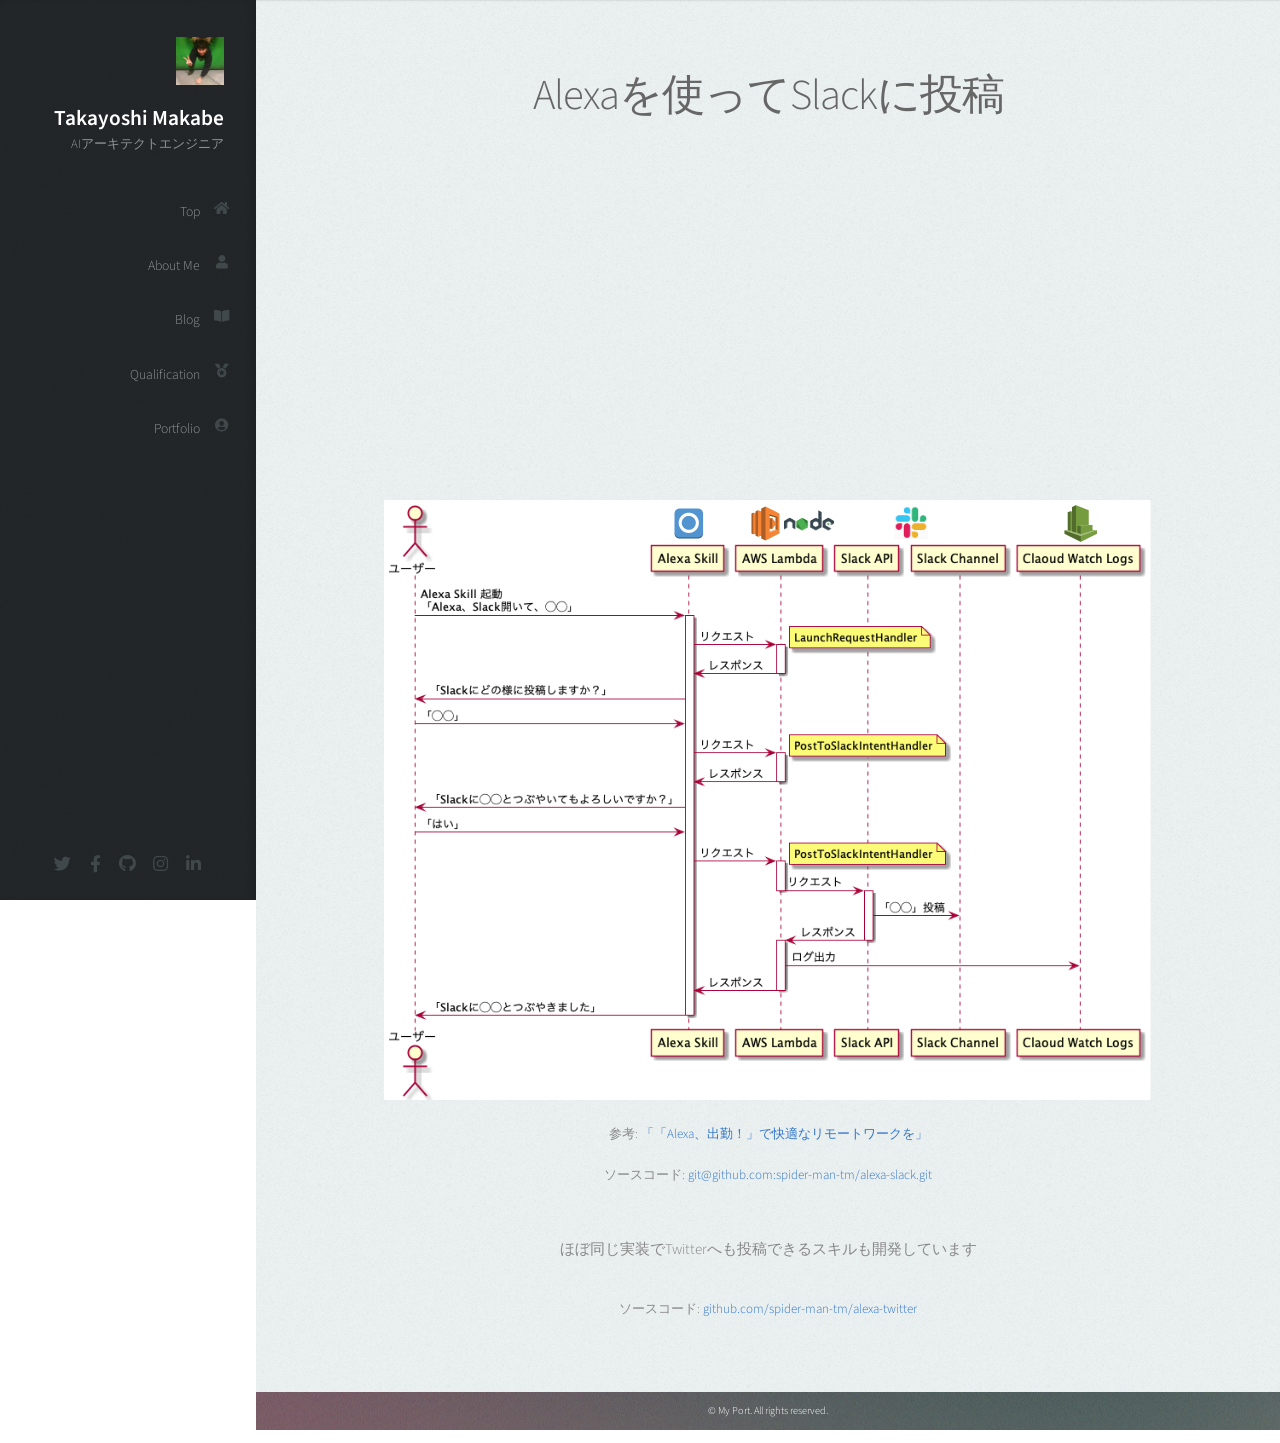
==== alexa-slack.html @ f7609f2a "[Add] ポートフォリオにAlexa-slackを追加" ====
<!DOCTYPE HTML>
<html>

<head>
  <title>My Port</title>
  <meta charset="utf-8" />
  <meta name="viewport" content="width=device-width, initial-scale=1, user-scalable=no" />
  <link rel="icon" type="image/x-icon" href="images/index/favicon.png" />
  <link rel="stylesheet" href="assets/css/main.css" />
</head>

<body class="is-preload">

  <!-- Header -->
  <div id="header">

    <div class="top">

      <!-- Logo -->
      <div id="logo">
        <span class="image avatar48"><img src="images/index/profile.jpg" alt="" /></span>
        <h1 id="title">Takayoshi Makabe</h1>
        <p>AIアーキテクトエンジニア</p>
      </div>

      <!-- Nav -->
      <nav id="nav">
        <ul>
          <li><a href="index.html#top" id="top-link"><span class="icon solid fa-home">Top</span></a></li>
          <li><a href="index.html#about" id="about-link"><span class="icon solid fa-user">About Me</span></a></li>
          <li><a href="index.html#blog" id="blog-link"><span class="icon solid fa-book-open">Blog</span></a></li>
          <li><a href="index.html#qualification" id="qualification-link"><span
                class="icon solid fa-medal">Qualification</span></a></li>
          <li><a href="index.html#portfolio" id="portfolio-link"><span
                class="icon solid fa-user-circle">Portfolio</span></a></li>
        </ul>
      </nav>

    </div>

    <div class="bottom">

      <!-- Social Icons -->
      <ul class="icons">
        <li><a href="https://twitter.com/Takayoshi_ma" class="icon brands fa-twitter" target="_blank"><span
              class="label">Twitter</span></a></li>
        <li><a href="https://www.facebook.com/takayoshi.makabe" class="icon brands fa-facebook-f" target="_blank"><span
              class="label">Facebook</span></a></li>
        <li><a href="https://github.com/spider-man-tm" class="icon brands fa-github" target="_blank"><span
              class="label">Github</span></a></li>
        <li><a href="https://www.instagram.com/takayoshi.makabe/" class="icon brands fa-instagram" target="_blank"><span
              class="label">Instagram</span></a></li>
        <li><a href="https://www.linkedin.com/in/takayoshi-makabe-00376718b/" class="icon brands fa-linkedin-in"
            target="_blank"><span class="label">LinkedIn</span></a></li>
      </ul>

    </div>

  </div>

  <!-- Main -->
  <div id="main">
    <!-- About Me -->
    <section id="about" class="three">
      <div class="container">

        <header>
          <h2><strong>Alexaを使ってSlackに投稿</strong></h2>
        </header>
        <iframe width="560" height="315" src="https://www.youtube.com/embed/XTjN8pIvklc" frameborder="0"
          allow="accelerometer; autoplay; clipboard-write; encrypted-media; gyroscope; picture-in-picture"
          allowfullscreen></iframe>

          <br />
          <img src="images/alexa-slack/system.png" alt="sequence" >

          <br />
          <font size="2">参考:<a href="https://qiita.com/Takayoshi_Makabe/items/8278aedb80014c2da04e" target="_blank">
              「「Alexa、出勤！」で快適なリモートワークを」
            </a></font>
          <br />
          <font size="2">ソースコード:<a href="https://github.com/spider-man-tm/alexa-slack" target="_blank">
              git@github.com:spider-man-tm/alexa-slack.git
            </a></font>
          <br /><br />
        <p>ほぼ同じ実装でTwitterへも投稿できるスキルも開発しています</p>
          <font size="2">ソースコード:<a href="https://github.com/spider-man-tm/alexa-twitter" target="_blank">
              github.com/spider-man-tm/alexa-twitter
            </a></font>
      </div>
    </section>

    <!-- Footer -->
    <div id="footer">
      <p>&copy; My Port. All rights reserved.</p>
    </div>

    <!-- Scripts -->
    <script src="assets/js/jquery.min.js"></script>
    <script src="assets/js/jquery.scrolly.min.js"></script>
    <script src="assets/js/jquery.scrollex.min.js"></script>
    <script src="assets/js/browser.min.js"></script>
    <script src="assets/js/breakpoints.min.js"></script>
    <script src="assets/js/util.js"></script>
    <script src="assets/js/main.js"></script>

</body>

</html>
---- assets/css/main.css ----
@import url("fontawesome-all.min.css");
@import url("https://fonts.googleapis.com/css?family=Source+Sans+Pro:300,300italic,400,600");

/*
	Prologue by HTML5 UP
	html5up.net | @ajlkn
	Free for personal and commercial use under the CCA 3.0 license (html5up.net/license)
*/

html, body, div, span, applet, object,
iframe, h1, h2, h3, h4, h5, h6, p, blockquote,
pre, a, abbr, acronym, address, big, cite,
code, del, dfn, em, img, ins, kbd, q, s, samp,
small, strike, strong, sub, sup, tt, var, b,
u, i, center, dl, dt, dd, ol, ul, li, fieldset,
form, label, legend, caption, table, tbody,
tfoot, thead, tr, th, td, article, aside,
canvas, details, embed, figure, figcaption,
footer, header, hgroup, menu, nav, output, ruby,
section, summary, time, mark, audio, video {
	margin: 0;
	padding: 0;
	border: 0;
	font-size: 100%;
	font: inherit;
	vertical-align: baseline;}

article, aside, details, figcaption, figure,
footer, header, hgroup, menu, nav, section {
	display: block;}

body {
	line-height: 1;
}

ol, ul {
	list-style: none;
}

blockquote, q {
	quotes: none;
}

	blockquote:before, blockquote:after, q:before, q:after {
		content: '';
		content: none;
	}

table, th, td {
		border-collapse: collapse;
		border: 1px solid #ccc;
		line-height: 1.5;
	}
	
	table.type01 th {
		/* width: 300px; */
		padding: 10px;
		font-weight: bold;
		vertical-align: top;
		background: #3f3f3f;
		color: #ffffff;
	}
	table.type01 td {
		/* width: 350px; */
		padding: 8px;
		vertical-align: top;
	}
	
	tr:nth-child(even) {
		background: #d9d9d9;
	}

  th.table-solo {
    width: 120px;
  }
  th.table-ranking {
    width: 180px;
  }
  th.table-data {
    width: 260px;
  }  th.table-content {
    width: 470px;
  }

body {
	-webkit-text-size-adjust: none;
}

mark {
	background-color: transparent;
	color: inherit;
}

input::-moz-focus-inner {
	border: 0;
	padding: 0;
}

input, select, textarea {
	-moz-appearance: none;
	-webkit-appearance: none;
	-ms-appearance: none;
	appearance: none;
}

/* Basic */

	html {
		box-sizing: border-box;
	}

	*, *:before, *:after {
		box-sizing: inherit;
	}

	body {
		background: #fff;
		font-family: 'Source Sans Pro', sans-serif;
		font-size: 19pt;
		font-weight: 300;
		line-height: 1.75em;
		color: #888;
	}

		body.is-preload *, body.is-preload *:before, body.is-preload *:after {
			-moz-animation: none !important;
			-webkit-animation: none !important;
			-ms-animation: none !important;
			animation: none !important;
			-moz-transition: none !important;
			-webkit-transition: none !important;
			-ms-transition: none !important;
			transition: none !important;
		}

	input, textarea, select {
		font-family: 'Source Sans Pro', sans-serif;
		font-size: 19pt;
		font-weight: 300;
		line-height: 1.75em;
		color: #888;
	}

	h1, h2, h3, h4, h5, h6 {
		font-weight: 300;
		color: #666;
		line-height: 1.5em;
	}

	h1 a strong, h2 a strong, h3 a strong, h4 a strong, h5 a strong, h6 a strong {
		color: #333;
	}

	h2 {
		font-size: 2em;
		letter-spacing: -1px;
	}

		h2.alt {
			color: #888;
		}

			h2.alt strong {
				color: #666;
			}

	h3 {
		font-size: 1.5em;
	}

	header {
		margin: 0 0 2em 0;
	}

		header > p {
			margin: 1em 0 0 0;
		}

	footer {
		margin: 2em 0 0 0;
	}

	strong, b {
		font-weight: 300;
		color: #666;
	}

	em, i {
		font-style: italic;
	}

	a {
		text-decoration: none;
		color: #3377ca;
		/* border-bottom: dotted 1px rgba(128, 128, 128, 0.5); */
		-moz-transition: color 0.35s ease-in-out, border-bottom-color 0.35s ease-in-out;
		-webkit-transition: color 0.35s ease-in-out, border-bottom-color 0.35s ease-in-out;
		-ms-transition: color 0.35s ease-in-out, border-bottom-color 0.35s ease-in-out;
		transition: color 0.35s ease-in-out, border-bottom-color 0.35s ease-in-out;
		outline: 0;
	}

		a:hover {
			color: #E27689;
			border-bottom-color: rgba(255, 255, 255, 0);
		}

		a:link {
			color: #3377ca;
			text-decoration: none;
		}


	sub {
		position: relative;
		top: 0.5em;
		font-size: 0.8em;
	}

	sup {
		position: relative;
		top: -0.5em;
		font-size: 0.8em;
	}

	hr {
		border: 0;
		border-top: solid 1px #ddd;
	}

	blockquote {
		border-left: solid 0.5em #ddd;
		padding: 1em 0 1em 2em;
		font-style: italic;
	}

	ul, ol, dl {
		margin-bottom: 2em;
		font-size: 1em;
	}

	table {
		font-size: 0.6em;
	}

	p {
		margin-bottom: 1.3em;
		font-size: 0.7em;
	}

	br.clear {
		clear: both;
	}

/* Container */

	.container {
		margin: 0 auto;
		max-width: 100%;
		width: 1400px;
	}

		@media screen and (min-width: 961px) and (max-width: 1880px) {

			.container {
				width: 1200px;
			}

		}

		@media screen and (min-width: 961px) and (max-width: 1620px) {

			.container {
				width: 960px;
			}

		}

		@media screen and (min-width: 961px) and (max-width: 1320px) {

			.container {
				width: 100%;
			}

		}

		@media screen and (max-width: 960px) {

			.container {
				width: 100%;
			}

		}

		@media screen and (max-width: 736px) {

			.container {
				width: 100%;
			}

		}

/* Row */

	.row {
		display: flex;
		flex-wrap: wrap;
		box-sizing: border-box;
		align-items: stretch;
	}

		.row > * {
			box-sizing: border-box;
		}

		.row.gtr-uniform > * > :last-child {
			margin-bottom: 0;
		}

		.row.aln-left {
			justify-content: flex-start;
		}

		.row.aln-center {
			justify-content: center;
		}

		.row.aln-right {
			justify-content: flex-end;
		}

		.row.aln-top {
			align-items: flex-start;
		}

		.row.aln-middle {
			align-items: center;
		}

		.row.aln-bottom {
			align-items: flex-end;
		}

		.row > .imp {
			order: -1;
		}

		.row > .col-1 {
			width: 8.33333%;
		}

		.row > .off-1 {
			margin-left: 8.33333%;
		}

		.row > .col-2 {
			width: 16.66667%;
		}

		.row > .off-2 {
			margin-left: 16.66667%;
		}

		.row > .col-3 {
			width: 25%;
		}

		.row > .off-3 {
			margin-left: 25%;
		}

		.row > .col-4 {
			width: 33.33333%;
		}

		.row > .off-4 {
			margin-left: 33.33333%;
		}

		.row > .col-5 {
			width: 41.66667%;
		}

		.row > .off-5 {
			margin-left: 41.66667%;
		}

		.row > .col-6 {
			width: 50%;
		}

		.row > .off-6 {
			margin-left: 50%;
		}

		.row > .col-7 {
			width: 58.33333%;
		}

		.row > .off-7 {
			margin-left: 58.33333%;
		}

		.row > .col-8 {
			width: 66.66667%;
		}

		.row > .off-8 {
			margin-left: 66.66667%;
		}

		.row > .col-9 {
			width: 75%;
		}

		.row > .off-9 {
			margin-left: 75%;
		}

		.row > .col-10 {
			width: 83.33333%;
		}

		.row > .off-10 {
			margin-left: 83.33333%;
		}

		.row > .col-11 {
			width: 91.66667%;
		}

		.row > .off-11 {
			margin-left: 91.66667%;
		}

		.row > .col-12 {
			width: 100%;
		}

		.row > .off-12 {
			margin-left: 100%;
		}

		.row.gtr-0 {
			margin-top: 0px;
			margin-left: 0px;
		}

			.row.gtr-0 > * {
				padding: 0px 0 0 0px;
			}

			.row.gtr-0.gtr-uniform {
				margin-top: 0px;
			}

				.row.gtr-0.gtr-uniform > * {
					padding-top: 0px;
				}

		.row.gtr-25 {
			margin-top: -10px;
			margin-left: -10px;
		}

			.row.gtr-25 > * {
				padding: 10px 0 0 10px;
			}

			.row.gtr-25.gtr-uniform {
				margin-top: -10px;
			}

				.row.gtr-25.gtr-uniform > * {
					padding-top: 10px;
				}

		.row.gtr-50 {
			margin-top: -20px;
			margin-left: -20px;
		}

			.row.gtr-50 > * {
				padding: 20px 0 0 20px;
			}

			.row.gtr-50.gtr-uniform {
				margin-top: -20px;
			}

				.row.gtr-50.gtr-uniform > * {
					padding-top: 20px;
				}

		.row {
			margin-top: -40px;
			margin-left: -40px;
		}

			.row > * {
				padding: 40px 0 0 40px;
			}

			.row.gtr-uniform {
				margin-top: -40px;
			}

				.row.gtr-uniform > * {
					padding-top: 40px;
				}

		.row.gtr-150 {
			margin-top: -60px;
			margin-left: -60px;
		}

			.row.gtr-150 > * {
				padding: 60px 0 0 60px;
			}

			.row.gtr-150.gtr-uniform {
				margin-top: -60px;
			}

				.row.gtr-150.gtr-uniform > * {
					padding-top: 60px;
				}

		.row.gtr-200 {
			margin-top: -80px;
			margin-left: -80px;
		}

			.row.gtr-200 > * {
				padding: 80px 0 0 80px;
			}

			.row.gtr-200.gtr-uniform {
				margin-top: -80px;
			}

				.row.gtr-200.gtr-uniform > * {
					padding-top: 80px;
				}

		@media screen and (min-width: 961px) and (max-width: 1880px) {

			.row {
				display: flex;
				flex-wrap: wrap;
				box-sizing: border-box;
				align-items: stretch;
			}

				.row > * {
					box-sizing: border-box;
				}

				.row.gtr-uniform > * > :last-child {
					margin-bottom: 0;
				}

				.row.aln-left {
					justify-content: flex-start;
				}

				.row.aln-center {
					justify-content: center;
				}

				.row.aln-right {
					justify-content: flex-end;
				}

				.row.aln-top {
					align-items: flex-start;
				}

				.row.aln-middle {
					align-items: center;
				}

				.row.aln-bottom {
					align-items: flex-end;
				}

				.row > .imp-wide {
					order: -1;
				}

				.row > .col-1-wide {
					width: 8.33333%;
				}

				.row > .off-1-wide {
					margin-left: 8.33333%;
				}

				.row > .col-2-wide {
					width: 16.66667%;
				}

				.row > .off-2-wide {
					margin-left: 16.66667%;
				}

				.row > .col-3-wide {
					width: 25%;
				}

				.row > .off-3-wide {
					margin-left: 25%;
				}

				.row > .col-4-wide {
					width: 33.33333%;
				}

				.row > .off-4-wide {
					margin-left: 33.33333%;
				}

				.row > .col-5-wide {
					width: 41.66667%;
				}

				.row > .off-5-wide {
					margin-left: 41.66667%;
				}

				.row > .col-6-wide {
					width: 50%;
				}

				.row > .off-6-wide {
					margin-left: 50%;
				}

				.row > .col-7-wide {
					width: 58.33333%;
				}

				.row > .off-7-wide {
					margin-left: 58.33333%;
				}

				.row > .col-8-wide {
					width: 66.66667%;
				}

				.row > .off-8-wide {
					margin-left: 66.66667%;
				}

				.row > .col-9-wide {
					width: 75%;
				}

				.row > .off-9-wide {
					margin-left: 75%;
				}

				.row > .col-10-wide {
					width: 83.33333%;
				}

				.row > .off-10-wide {
					margin-left: 83.33333%;
				}

				.row > .col-11-wide {
					width: 91.66667%;
				}

				.row > .off-11-wide {
					margin-left: 91.66667%;
				}

				.row > .col-12-wide {
					width: 100%;
				}

				.row > .off-12-wide {
					margin-left: 100%;
				}

				.row.gtr-0 {
					margin-top: 0px;
					margin-left: 0px;
				}

					.row.gtr-0 > * {
						padding: 0px 0 0 0px;
					}

					.row.gtr-0.gtr-uniform {
						margin-top: 0px;
					}

						.row.gtr-0.gtr-uniform > * {
							padding-top: 0px;
						}

				.row.gtr-25 {
					margin-top: -10px;
					margin-left: -10px;
				}

					.row.gtr-25 > * {
						padding: 10px 0 0 10px;
					}

					.row.gtr-25.gtr-uniform {
						margin-top: -10px;
					}

						.row.gtr-25.gtr-uniform > * {
							padding-top: 10px;
						}

				.row.gtr-50 {
					margin-top: -20px;
					margin-left: -20px;
				}

					.row.gtr-50 > * {
						padding: 20px 0 0 20px;
					}

					.row.gtr-50.gtr-uniform {
						margin-top: -20px;
					}

						.row.gtr-50.gtr-uniform > * {
							padding-top: 20px;
						}

				.row {
					margin-top: -40px;
					margin-left: -40px;
				}

					.row > * {
						padding: 40px 0 0 40px;
					}

					.row.gtr-uniform {
						margin-top: -40px;
					}

						.row.gtr-uniform > * {
							padding-top: 40px;
						}

				.row.gtr-150 {
					margin-top: -60px;
					margin-left: -60px;
				}

					.row.gtr-150 > * {
						padding: 60px 0 0 60px;
					}

					.row.gtr-150.gtr-uniform {
						margin-top: -60px;
					}

						.row.gtr-150.gtr-uniform > * {
							padding-top: 60px;
						}

				.row.gtr-200 {
					margin-top: -80px;
					margin-left: -80px;
				}

					.row.gtr-200 > * {
						padding: 80px 0 0 80px;
					}

					.row.gtr-200.gtr-uniform {
						margin-top: -80px;
					}

						.row.gtr-200.gtr-uniform > * {
							padding-top: 80px;
						}

		}

		@media screen and (min-width: 961px) and (max-width: 1620px) {

			.row {
				display: flex;
				flex-wrap: wrap;
				box-sizing: border-box;
				align-items: stretch;
			}

				.row > * {
					box-sizing: border-box;
				}

				.row.gtr-uniform > * > :last-child {
					margin-bottom: 0;
				}

				.row.aln-left {
					justify-content: flex-start;
				}

				.row.aln-center {
					justify-content: center;
				}

				.row.aln-right {
					justify-content: flex-end;
				}

				.row.aln-top {
					align-items: flex-start;
				}

				.row.aln-middle {
					align-items: center;
				}

				.row.aln-bottom {
					align-items: flex-end;
				}

				.row > .imp-normal {
					order: -1;
				}

				.row > .col-1-normal {
					width: 8.33333%;
				}

				.row > .off-1-normal {
					margin-left: 8.33333%;
				}

				.row > .col-2-normal {
					width: 16.66667%;
				}

				.row > .off-2-normal {
					margin-left: 16.66667%;
				}

				.row > .col-3-normal {
					width: 25%;
				}

				.row > .off-3-normal {
					margin-left: 25%;
				}

				.row > .col-4-normal {
					width: 33.33333%;
				}

				.row > .off-4-normal {
					margin-left: 33.33333%;
				}

				.row > .col-5-normal {
					width: 41.66667%;
				}

				.row > .off-5-normal {
					margin-left: 41.66667%;
				}

				.row > .col-6-normal {
					width: 50%;
				}

				.row > .off-6-normal {
					margin-left: 50%;
				}

				.row > .col-7-normal {
					width: 58.33333%;
				}

				.row > .off-7-normal {
					margin-left: 58.33333%;
				}

				.row > .col-8-normal {
					width: 66.66667%;
				}

				.row > .off-8-normal {
					margin-left: 66.66667%;
				}

				.row > .col-9-normal {
					width: 75%;
				}

				.row > .off-9-normal {
					margin-left: 75%;
				}

				.row > .col-10-normal {
					width: 83.33333%;
				}

				.row > .off-10-normal {
					margin-left: 83.33333%;
				}

				.row > .col-11-normal {
					width: 91.66667%;
				}

				.row > .off-11-normal {
					margin-left: 91.66667%;
				}

				.row > .col-12-normal {
					width: 100%;
				}

				.row > .off-12-normal {
					margin-left: 100%;
				}

				.row.gtr-0 {
					margin-top: 0px;
					margin-left: 0px;
				}

					.row.gtr-0 > * {
						padding: 0px 0 0 0px;
					}

					.row.gtr-0.gtr-uniform {
						margin-top: 0px;
					}

						.row.gtr-0.gtr-uniform > * {
							padding-top: 0px;
						}

				.row.gtr-25 {
					margin-top: -10px;
					margin-left: -10px;
				}

					.row.gtr-25 > * {
						padding: 10px 0 0 10px;
					}

					.row.gtr-25.gtr-uniform {
						margin-top: -10px;
					}

						.row.gtr-25.gtr-uniform > * {
							padding-top: 10px;
						}

				.row.gtr-50 {
					margin-top: -20px;
					margin-left: -20px;
				}

					.row.gtr-50 > * {
						padding: 20px 0 0 20px;
					}

					.row.gtr-50.gtr-uniform {
						margin-top: -20px;
					}

						.row.gtr-50.gtr-uniform > * {
							padding-top: 20px;
						}

				.row {
					margin-top: -40px;
					margin-left: -40px;
				}

					.row > * {
						padding: 40px 0 0 40px;
					}

					.row.gtr-uniform {
						margin-top: -40px;
					}

						.row.gtr-uniform > * {
							padding-top: 40px;
						}

				.row.gtr-150 {
					margin-top: -60px;
					margin-left: -60px;
				}

					.row.gtr-150 > * {
						padding: 60px 0 0 60px;
					}

					.row.gtr-150.gtr-uniform {
						margin-top: -60px;
					}

						.row.gtr-150.gtr-uniform > * {
							padding-top: 60px;
						}

				.row.gtr-200 {
					margin-top: -80px;
					margin-left: -80px;
				}

					.row.gtr-200 > * {
						padding: 80px 0 0 80px;
					}

					.row.gtr-200.gtr-uniform {
						margin-top: -80px;
					}

						.row.gtr-200.gtr-uniform > * {
							padding-top: 80px;
						}

		}

		@media screen and (min-width: 961px) and (max-width: 1320px) {

			.row {
				display: flex;
				flex-wrap: wrap;
				box-sizing: border-box;
				align-items: stretch;
			}

				.row > * {
					box-sizing: border-box;
				}

				.row.gtr-uniform > * > :last-child {
					margin-bottom: 0;
				}

				.row.aln-left {
					justify-content: flex-start;
				}

				.row.aln-center {
					justify-content: center;
				}

				.row.aln-right {
					justify-content: flex-end;
				}

				.row.aln-top {
					align-items: flex-start;
				}

				.row.aln-middle {
					align-items: center;
				}

				.row.aln-bottom {
					align-items: flex-end;
				}

				.row > .imp-narrow {
					order: -1;
				}

				.row > .col-1-narrow {
					width: 8.33333%;
				}

				.row > .off-1-narrow {
					margin-left: 8.33333%;
				}

				.row > .col-2-narrow {
					width: 16.66667%;
				}

				.row > .off-2-narrow {
					margin-left: 16.66667%;
				}

				.row > .col-3-narrow {
					width: 25%;
				}

				.row > .off-3-narrow {
					margin-left: 25%;
				}

				.row > .col-4-narrow {
					width: 33.33333%;
				}

				.row > .off-4-narrow {
					margin-left: 33.33333%;
				}

				.row > .col-5-narrow {
					width: 41.66667%;
				}

				.row > .off-5-narrow {
					margin-left: 41.66667%;
				}

				.row > .col-6-narrow {
					width: 50%;
				}

				.row > .off-6-narrow {
					margin-left: 50%;
				}

				.row > .col-7-narrow {
					width: 58.33333%;
				}

				.row > .off-7-narrow {
					margin-left: 58.33333%;
				}

				.row > .col-8-narrow {
					width: 66.66667%;
				}

				.row > .off-8-narrow {
					margin-left: 66.66667%;
				}

				.row > .col-9-narrow {
					width: 75%;
				}

				.row > .off-9-narrow {
					margin-left: 75%;
				}

				.row > .col-10-narrow {
					width: 83.33333%;
				}

				.row > .off-10-narrow {
					margin-left: 83.33333%;
				}

				.row > .col-11-narrow {
					width: 91.66667%;
				}

				.row > .off-11-narrow {
					margin-left: 91.66667%;
				}

				.row > .col-12-narrow {
					width: 100%;
				}

				.row > .off-12-narrow {
					margin-left: 100%;
				}

				.row.gtr-0 {
					margin-top: 0px;
					margin-left: 0px;
				}

					.row.gtr-0 > * {
						padding: 0px 0 0 0px;
					}

					.row.gtr-0.gtr-uniform {
						margin-top: 0px;
					}

						.row.gtr-0.gtr-uniform > * {
							padding-top: 0px;
						}

				.row.gtr-25 {
					margin-top: -5px;
					margin-left: -5px;
				}

					.row.gtr-25 > * {
						padding: 5px 0 0 5px;
					}

					.row.gtr-25.gtr-uniform {
						margin-top: -5px;
					}

						.row.gtr-25.gtr-uniform > * {
							padding-top: 5px;
						}

				.row.gtr-50 {
					margin-top: -10px;
					margin-left: -10px;
				}

					.row.gtr-50 > * {
						padding: 10px 0 0 10px;
					}

					.row.gtr-50.gtr-uniform {
						margin-top: -10px;
					}

						.row.gtr-50.gtr-uniform > * {
							padding-top: 10px;
						}

				.row {
					margin-top: -20px;
					margin-left: -20px;
				}

					.row > * {
						padding: 20px 0 0 20px;
					}

					.row.gtr-uniform {
						margin-top: -20px;
					}

						.row.gtr-uniform > * {
							padding-top: 20px;
						}

				.row.gtr-150 {
					margin-top: -30px;
					margin-left: -30px;
				}

					.row.gtr-150 > * {
						padding: 30px 0 0 30px;
					}

					.row.gtr-150.gtr-uniform {
						margin-top: -30px;
					}

						.row.gtr-150.gtr-uniform > * {
							padding-top: 30px;
						}

				.row.gtr-200 {
					margin-top: -40px;
					margin-left: -40px;
				}

					.row.gtr-200 > * {
						padding: 40px 0 0 40px;
					}

					.row.gtr-200.gtr-uniform {
						margin-top: -40px;
					}

						.row.gtr-200.gtr-uniform > * {
							padding-top: 40px;
						}

		}

		@media screen and (max-width: 960px) {

			.row {
				display: flex;
				flex-wrap: wrap;
				box-sizing: border-box;
				align-items: stretch;
			}

				.row > * {
					box-sizing: border-box;
				}

				.row.gtr-uniform > * > :last-child {
					margin-bottom: 0;
				}

				.row.aln-left {
					justify-content: flex-start;
				}

				.row.aln-center {
					justify-content: center;
				}

				.row.aln-right {
					justify-content: flex-end;
				}

				.row.aln-top {
					align-items: flex-start;
				}

				.row.aln-middle {
					align-items: center;
				}

				.row.aln-bottom {
					align-items: flex-end;
				}

				.row > .imp-narrower {
					order: -1;
				}

				.row > .col-1-narrower {
					width: 8.33333%;
				}

				.row > .off-1-narrower {
					margin-left: 8.33333%;
				}

				.row > .col-2-narrower {
					width: 16.66667%;
				}

				.row > .off-2-narrower {
					margin-left: 16.66667%;
				}

				.row > .col-3-narrower {
					width: 25%;
				}

				.row > .off-3-narrower {
					margin-left: 25%;
				}

				.row > .col-4-narrower {
					width: 33.33333%;
				}

				.row > .off-4-narrower {
					margin-left: 33.33333%;
				}

				.row > .col-5-narrower {
					width: 41.66667%;
				}

				.row > .off-5-narrower {
					margin-left: 41.66667%;
				}

				.row > .col-6-narrower {
					width: 50%;
				}

				.row > .off-6-narrower {
					margin-left: 50%;
				}

				.row > .col-7-narrower {
					width: 58.33333%;
				}

				.row > .off-7-narrower {
					margin-left: 58.33333%;
				}

				.row > .col-8-narrower {
					width: 66.66667%;
				}

				.row > .off-8-narrower {
					margin-left: 66.66667%;
				}

				.row > .col-9-narrower {
					width: 75%;
				}

				.row > .off-9-narrower {
					margin-left: 75%;
				}

				.row > .col-10-narrower {
					width: 83.33333%;
				}

				.row > .off-10-narrower {
					margin-left: 83.33333%;
				}

				.row > .col-11-narrower {
					width: 91.66667%;
				}

				.row > .off-11-narrower {
					margin-left: 91.66667%;
				}

				.row > .col-12-narrower {
					width: 100%;
				}

				.row > .off-12-narrower {
					margin-left: 100%;
				}

				.row.gtr-0 {
					margin-top: 0px;
					margin-left: 0px;
				}

					.row.gtr-0 > * {
						padding: 0px 0 0 0px;
					}

					.row.gtr-0.gtr-uniform {
						margin-top: 0px;
					}

						.row.gtr-0.gtr-uniform > * {
							padding-top: 0px;
						}

				.row.gtr-25 {
					margin-top: -5px;
					margin-left: -5px;
				}

					.row.gtr-25 > * {
						padding: 5px 0 0 5px;
					}

					.row.gtr-25.gtr-uniform {
						margin-top: -5px;
					}

						.row.gtr-25.gtr-uniform > * {
							padding-top: 5px;
						}

				.row.gtr-50 {
					margin-top: -10px;
					margin-left: -10px;
				}

					.row.gtr-50 > * {
						padding: 10px 0 0 10px;
					}

					.row.gtr-50.gtr-uniform {
						margin-top: -10px;
					}

						.row.gtr-50.gtr-uniform > * {
							padding-top: 10px;
						}

				.row {
					margin-top: -20px;
					margin-left: -20px;
				}

					.row > * {
						padding: 20px 0 0 20px;
					}

					.row.gtr-uniform {
						margin-top: -20px;
					}

						.row.gtr-uniform > * {
							padding-top: 20px;
						}

				.row.gtr-150 {
					margin-top: -30px;
					margin-left: -30px;
				}

					.row.gtr-150 > * {
						padding: 30px 0 0 30px;
					}

					.row.gtr-150.gtr-uniform {
						margin-top: -30px;
					}

						.row.gtr-150.gtr-uniform > * {
							padding-top: 30px;
						}

				.row.gtr-200 {
					margin-top: -40px;
					margin-left: -40px;
				}

					.row.gtr-200 > * {
						padding: 40px 0 0 40px;
					}

					.row.gtr-200.gtr-uniform {
						margin-top: -40px;
					}

						.row.gtr-200.gtr-uniform > * {
							padding-top: 40px;
						}

		}

		@media screen and (max-width: 736px) {

			.row {
				display: flex;
				flex-wrap: wrap;
				box-sizing: border-box;
				align-items: stretch;
			}

				.row > * {
					box-sizing: border-box;
				}

				.row.gtr-uniform > * > :last-child {
					margin-bottom: 0;
				}

				.row.aln-left {
					justify-content: flex-start;
				}

				.row.aln-center {
					justify-content: center;
				}

				.row.aln-right {
					justify-content: flex-end;
				}

				.row.aln-top {
					align-items: flex-start;
				}

				.row.aln-middle {
					align-items: center;
				}

				.row.aln-bottom {
					align-items: flex-end;
				}

				.row > .imp-mobile {
					order: -1;
				}

				.row > .col-1-mobile {
					width: 8.33333%;
				}

				.row > .off-1-mobile {
					margin-left: 8.33333%;
				}

				.row > .col-2-mobile {
					width: 16.66667%;
				}

				.row > .off-2-mobile {
					margin-left: 16.66667%;
				}

				.row > .col-3-mobile {
					width: 25%;
				}

				.row > .off-3-mobile {
					margin-left: 25%;
				}

				.row > .col-4-mobile {
					width: 33.33333%;
				}

				.row > .off-4-mobile {
					margin-left: 33.33333%;
				}

				.row > .col-5-mobile {
					width: 41.66667%;
				}

				.row > .off-5-mobile {
					margin-left: 41.66667%;
				}

				.row > .col-6-mobile {
					width: 50%;
				}

				.row > .off-6-mobile {
					margin-left: 50%;
				}

				.row > .col-7-mobile {
					width: 58.33333%;
				}

				.row > .off-7-mobile {
					margin-left: 58.33333%;
				}

				.row > .col-8-mobile {
					width: 66.66667%;
				}

				.row > .off-8-mobile {
					margin-left: 66.66667%;
				}

				.row > .col-9-mobile {
					width: 75%;
				}

				.row > .off-9-mobile {
					margin-left: 75%;
				}

				.row > .col-10-mobile {
					width: 83.33333%;
				}

				.row > .off-10-mobile {
					margin-left: 83.33333%;
				}

				.row > .col-11-mobile {
					width: 91.66667%;
				}

				.row > .off-11-mobile {
					margin-left: 91.66667%;
				}

				.row > .col-12-mobile {
					width: 100%;
				}

				.row > .off-12-mobile {
					margin-left: 100%;
				}

				.row.gtr-0 {
					margin-top: 0px;
					margin-left: 0px;
				}

					.row.gtr-0 > * {
						padding: 0px 0 0 0px;
					}

					.row.gtr-0.gtr-uniform {
						margin-top: 0px;
					}

						.row.gtr-0.gtr-uniform > * {
							padding-top: 0px;
						}

				.row.gtr-25 {
					margin-top: -5px;
					margin-left: -5px;
				}

					.row.gtr-25 > * {
						padding: 5px 0 0 5px;
					}

					.row.gtr-25.gtr-uniform {
						margin-top: -5px;
					}

						.row.gtr-25.gtr-uniform > * {
							padding-top: 5px;
						}

				.row.gtr-50 {
					margin-top: -10px;
					margin-left: -10px;
				}

					.row.gtr-50 > * {
						padding: 10px 0 0 10px;
					}

					.row.gtr-50.gtr-uniform {
						margin-top: -10px;
					}

						.row.gtr-50.gtr-uniform > * {
							padding-top: 10px;
						}

				.row {
					margin-top: -20px;
					margin-left: -20px;
				}

					.row > * {
						padding: 20px 0 0 20px;
					}

					.row.gtr-uniform {
						margin-top: -20px;
					}

						.row.gtr-uniform > * {
							padding-top: 20px;
						}

				.row.gtr-150 {
					margin-top: -30px;
					margin-left: -30px;
				}

					.row.gtr-150 > * {
						padding: 30px 0 0 30px;
					}

					.row.gtr-150.gtr-uniform {
						margin-top: -30px;
					}

						.row.gtr-150.gtr-uniform > * {
							padding-top: 30px;
						}

				.row.gtr-200 {
					margin-top: -40px;
					margin-left: -40px;
				}

					.row.gtr-200 > * {
						padding: 40px 0 0 40px;
					}

					.row.gtr-200.gtr-uniform {
						margin-top: -40px;
					}

						.row.gtr-200.gtr-uniform > * {
							padding-top: 40px;
						}

		}

/* Sections/Article */

	section, article {
		margin-bottom: 3em;
	}

		section > :last-child,
		section > .container, section:last-child, article > :last-child,
		article > .container, article:last-child {
			margin-bottom: 0;
		}

		.row > section, .row > article {
			margin-bottom: 0;
		}

/* Image */

	.image {
		display: inline-block;
		border: 0;
	}

		.image img {
			display: block;
			width: 100%;
		}

		.image.avatar48 {
			width: 48px;
			height: 48px;
			background: #f00;
		}

			.image.avatar48 img {
				width: 48px;
				height: 48px;
			}

		.image.fit {
			display: block;
			width: 100%;
		}

		.image.featured {
			display: block;
			width: 100%;
			margin: 0 0 2em 0;
		}

		.image.featured-mini {
			display: block;
			width: 70%;
			margin: 0 0 2em 0;
		}

		.image.left {
			float: left;
			margin: 0 2em 2em 0;
		}

		.image.centered {
			display: block;
			margin: 0 0 2em 0;
		}

			.image.centered img {
				margin: 0 auto;
				width: auto;
			}

/* List */

	ul {
		list-style: disc;
		padding-left: 1em;
	}

		ul li {
			padding-left: 0.5em;
		}

	ol {
		list-style: decimal;
		padding-left: 1.25em;
	}

		ol li {
			padding-left: 0.25em;
		}

/* Icons */

	ul.icons {
		cursor: default;
		list-style: none;
		padding-left: 0;
	}

		ul.icons li {
			display: inline-block;
			padding-left: 0;
		}

		ul.icons a {
			display: inline-block;
			width: 2em;
			height: 2em;
			line-height: 2em;
			text-align: center;
			border: 0;
		}

/* Button */

	input[type="button"],
	input[type="submit"],
	input[type="reset"],
	button,
	.button {
		position: relative;
		display: inline-block;
		border-radius: 0.35em;
		color: #fff !important;
		text-decoration: none;
		padding: 0.75em 2.5em 0.75em 2.5em;
		background-color: #8ebebc;
		border: 0;
		cursor: pointer;
		background-image: -moz-linear-gradient(top, rgba(0, 0, 0, 0), rgba(0, 0, 0, 0.15)), url("images/overlay.png");
		background-image: -webkit-linear-gradient(top, rgba(0, 0, 0, 0), rgba(0, 0, 0, 0.15)), url("images/overlay.png");
		background-image: -ms-linear-gradient(top, rgba(0, 0, 0, 0), rgba(0, 0, 0, 0.15)), url("images/overlay.png");
		background-image: linear-gradient(top, rgba(0, 0, 0, 0), rgba(0, 0, 0, 0.15)), url("images/overlay.png");
		-moz-transition: background-color 0.35s ease-in-out;
		-webkit-transition: background-color 0.35s ease-in-out;
		-ms-transition: background-color 0.35s ease-in-out;
		transition: background-color 0.35s ease-in-out;
	}

		input[type="button"]:hover,
		input[type="submit"]:hover,
		input[type="reset"]:hover,
		button:hover,
		.button:hover {
			background-color: #9ececc;
		}

		input[type="button"]:active,
		input[type="submit"]:active,
		input[type="reset"]:active,
		button:active,
		.button:active {
			background-color: #7eaeac;
		}

/* Item */

	.item {
		box-shadow: 0 0.05em 0.15em 0 rgba(0, 0, 0, 0.05);
		margin-bottom: 40px;
	}

		.item header {
			background: #fff;
			margin: 0;
			padding: 1em 0 1em 0;
			font-size: 0.8em;
		}

			.item header h3 {
				font-size: 1em;
			}

/* Icons */

	.icon {
		text-decoration: none;
		text-decoration: none;
	}

		.icon:before {
			-moz-osx-font-smoothing: grayscale;
			-webkit-font-smoothing: antialiased;
			display: inline-block;
			font-style: normal;
			font-variant: normal;
			text-rendering: auto;
			line-height: 1;
			text-transform: none !important;
			font-family: 'Font Awesome 5 Free';
			font-weight: 400;
		}

		.icon:before {
			line-height: inherit;
		}

		.icon > .label {
			display: none;
		}

		.icon.solid:before {
			font-weight: 900;
		}

		.icon.brands:before {
			font-family: 'Font Awesome 5 Brands';
		}

/* Header */

	#header {
		display: -moz-flex;
		display: -webkit-flex;
		display: -ms-flex;
		display: flex;
		-moz-flex-direction: column;
		-webkit-flex-direction: column;
		-ms-flex-direction: column;
		flex-direction: column;
		-moz-justify-content: space-between;
		-webkit-justify-content: space-between;
		-ms-justify-content: space-between;
		justify-content: space-between;
		background: #222629 url("images/overlay.png");
		box-shadow: inset -0.25em 0 0.25em 0 rgba(0, 0, 0, 0.1);
		color: #fff;
		height: 100%;
		left: 0;
		overflow-y: auto;
		position: fixed;
		text-align: right;
		top: 0;
		width: 375px;
	}

		#header .top {
			-moz-flex-grow: 1;
			-webkit-flex-grow: 1;
			-ms-flex-grow: 1;
			flex-grow: 1;
		}

		#header .bottom {
			-moz-flex-shrink: 0;
			-webkit-flex-shrink: 0;
			-ms-flex-shrink: 0;
			flex-shrink: 0;
			padding: 1.5em 0 0.75em 0;
		}

			#header .bottom > :last-child {
				margin-bottom: 0;
			}

		#header .icons {
			font-size: 0.8em;
			text-align: center;
		}

			#header .icons a {
				color: #41484c;
				-moz-transition: color 0.35s ease-in-out;
				-webkit-transition: color 0.35s ease-in-out;
				-ms-transition: color 0.35s ease-in-out;
				transition: color 0.35s ease-in-out;
			}

				#header .icons a:hover {
					color: #fff;
				}

	#logo {
		position: relative;
		margin: 1.75em 1.5em 1.5em 1.5em;
		min-height: 48px;
		cursor: default;
	}

		#logo h1 {
			position: relative;
			color: #fff;
			font-weight: 600;
			font-size: 1em;
			line-height: 1em;
		}

		#logo p {
			position: relative;
			display: block;
			font-size: 0.6em;
			color: rgba(255, 255, 255, 0.5);
			line-height: 1.25em;
			margin: 0.5em 0 0 0;
		}

		#logo .image {
			position: absolute;
			left: 0;
			top: 0;
		}

	#nav ul {
		list-style: none;
		padding-left: 0;
		margin-bottom: 0;
	}

		#nav ul li {
			padding-left: 0;
		}

			#nav ul li a {
				display: block;
				padding: 0.5em 1.5em 0.5em 1.5em;
				color: rgba(255, 255, 255, 0.5);
				text-decoration: none;
				outline: 0;
				border: 0;
				-moz-transition: none;
				-webkit-transition: none;
				-ms-transition: none;
				transition: none;
			}

				#nav ul li a span {
					position: relative;
					display: block;
					font-size: 0.8em;
				}

					#nav ul li a span:before {
						position: absolute;
						left: 0;
						color: #41484c;
						text-align: center;
						width: 1.25em;
						line-height: 1.75em;
					}

				#nav ul li a.active {
					background: rgba(0, 0, 0, 0.15);
					box-shadow: inset 0 0 0.25em 0 rgba(0, 0, 0, 0.125);
					color: #fff;
				}

					#nav ul li a.active span:before {
						color: #e27689;
					}

/* Footer */
	#footer {
		text-align: center;
		color: #fff;
		background-color: #81918E;
		background-image: url("../../images/index/banner.jpg");
		font-size: 0.7em;
	}

/* Main */

	#main {
		margin-left: 375px;
	}

		#main > section {
			margin: 0;
			overflow: hidden;
			padding: 4em 0;
			box-shadow: inset 0 1px 0 0 rgba(0, 0, 0, 0.05), inset 0 0.1em 0.1em 0 rgba(0, 0, 0, 0.025);
			text-align: center;
			background-image: url("images/overlay.png");
		}

			#main > section.dark {
				color: #ddd;
				color: rgba(255, 255, 255, 0.75);
			}

				#main > section.dark h2, #main > section.dark h3, #main > section.dark h4, #main > section.dark h5, #main > section.dark h6 {
					color: inherit;
				}

				#main > section.dark strong {
					color: #fff;
					border-color: inherit;
				}

				#main > section.dark a {
					color: #fff;
					border-color: inherit;
				}

					#main > section.dark a:hover {
						border-bottom-color: rgba(255, 255, 255, 0);
					}

			#main > section.cover {
				padding: 10em 0;
				background-size: cover;
				background-position: center center;
			}

			#main > section.one {
				background-color: #81918E;
				background-image: url("../../images/index/banner.jpg");
			}

			#main > section.two {
				background-color: #f5fafa;
			}

			#main > section.three {
				background-color: #ecf1f1;
			}

			#main > section.four {
				background-color: #e8edec;
			}

/* Wide */

	@media screen and (min-width: 961px) and (max-width: 1880px) {

		/* Basic */

			body, input, textarea, select {
				font-size: 17pt;
			}

		/* Header */

			#header {
				width: 300px;
			}

		/* Footer */
			/*
			#footer {
				margin-left: 300px;
			}
			*/

		/* Main */

			#main {
				margin-left: 300px;
			}

	}

/* Normal */

	@media screen and (min-width: 961px) and (max-width: 1620px) {

		/* Main */

			#main > section {
				padding: 3em 0;
			}

			#main section.cover {
				padding: 5em 0;
			}

	}

/* Narrow */

	@media screen and (min-width: 961px) and (max-width: 1320px) {

		/* Basic */

			body, input, textarea, select {
				font-size: 16pt;
			}

			.container {
				padding: 0 2em 0 2em;
			}

		/* Icons */

			ul.icons li a {
				width: 1.75em;
			}

		/* Item */

			.item {
				margin-bottom: 20px;
			}

		/* Header */

			#header {
				width: 20%;
			}

			#logo .image {
				position: relative;
				margin: 0 0 0.5em 0;
			}

			#nav ul li a {
				font-size: 0.8em;
				padding-top: 0.5em;
				padding-bottom: 0.5em;
			}

				#nav ul li a span {
					padding-right: 2.25em;
				}

					#nav ul li a span:before {
						left: 100%;
						margin-left: -1.25em;
						line-height: 2.25em;
					}

		/* Footer */
			/*
			#footer {
				margin-left: 20%;
			}
			*/

		/* Main */

			#main {
				margin-left: 20%;
			}

	}

/* Narrower */

	#headerToggle {
		display: none;
	}

	@media screen and (max-width: 960px) {

		/* Basic */

			html, body {
				overflow-x: hidden;
			}

			body, input, textarea, select {
				font-size: 16pt;
			}

			header br {
				display: none;
			}

			.container {
				padding: 0 2em 0 2em;
			}

		/* Item */

			.item {
				margin-bottom: 15px;
			}

		/* Icons */

			ul.icons a {
				width: 1.75em;
				font-size: 1.25em;
			}

		/* Header */

			#header {
				-moz-backface-visibility: hidden;
				-webkit-backface-visibility: hidden;
				-ms-backface-visibility: hidden;
				backface-visibility: hidden;
				-moz-transform: translateX(-275px);
				-webkit-transform: translateX(-275px);
				-ms-transform: translateX(-275px);
				transform: translateX(-275px);
				-moz-transition: -moz-transform 0.5s ease;
				-webkit-transition: -webkit-transform 0.5s ease;
				-ms-transition: -ms-transform 0.5s ease;
				transition: transform 0.5s ease;
				-webkit-overflow-scrolling: touch;
				display: block;
				height: 100%;
				left: 0;
				overflow-y: auto;
				position: fixed;
				top: 0;
				width: 275px;
				z-index: 10002;
				width: 275px;
				background: #222729 url("images/overlay.png");
				box-shadow: inset -0.25em 0 0.25em 0 rgba(0, 0, 0, 0.125);
			}

				#header .top {
					position: relative;
				}

				#header .bottom {
					border-top: solid 1px rgba(255, 255, 255, 0.05);
					box-shadow: 0 -1px 0 0 rgba(0, 0, 0, 0.15);
					padding-top: 2em;
					margin-top: 2em;
					position: relative;
				}

			#logo {
				margin: 1.5em 1.25em 1.25em 1.25em;
			}

			#nav ul li a {
				padding: 0.5em 1.25em 0.5em 1.25em;
			}

			#headerToggle {
				-moz-backface-visibility: hidden;
				-webkit-backface-visibility: hidden;
				-ms-backface-visibility: hidden;
				backface-visibility: hidden;
				-moz-transition: -moz-transform 0.5s ease;
				-webkit-transition: -webkit-transform 0.5s ease;
				-ms-transition: -ms-transform 0.5s ease;
				transition: transform 0.5s ease;
				display: block;
				height: 2.25em;
				left: 0;
				position: fixed;
				top: 0;
				width: 3.25em;
				z-index: 10001;
			}

				#headerToggle .toggle {
					text-decoration: none;
					position: absolute;
					left: 0;
					top: 0;
					width: 100%;
					height: 100%;
					outline: 0;
					border: 0;
				}

					#headerToggle .toggle:before {
						-moz-osx-font-smoothing: grayscale;
						-webkit-font-smoothing: antialiased;
						display: inline-block;
						font-style: normal;
						font-variant: normal;
						text-rendering: auto;
						line-height: 1;
						text-transform: none !important;
						font-family: 'Font Awesome 5 Free';
						font-weight: 900;
					}

					#headerToggle .toggle:before {
						text-decoration: none;
						content: '\f0c9';
						color: #fff;
						font-size: 18px;
						background: rgba(128, 136, 144, 0.5);
						border-radius: 0.35em;
						text-align: center;
						position: absolute;
						left: 0.5em;
						top: 0.5em;
						display: block;
						width: 3.25em;
						height: 2.25em;
						line-height: 2.25em;
					}

			body.header-visible #main {
				-moz-transform: translateX(275px);
				-webkit-transform: translateX(275px);
				-ms-transform: translateX(275px);
				transform: translateX(275px);
			}

			body.header-visible #headerToggle {
				-moz-transform: translateX(275px);
				-webkit-transform: translateX(275px);
				-ms-transform: translateX(275px);
				transform: translateX(275px);
			}

			body.header-visible #header {
				-moz-transform: translateX(0);
				-webkit-transform: translateX(0);
				-ms-transform: translateX(0);
				transform: translateX(0);
			}

		/* Footer */
			/*
			#footer {
				margin-left: 0;
			}
			*/

		/* Main */

			#main {
				-moz-backface-visibility: hidden;
				-webkit-backface-visibility: hidden;
				-ms-backface-visibility: hidden;
				backface-visibility: hidden;
				-moz-transition: -moz-transform 0.5s ease;
				-webkit-transition: -webkit-transform 0.5s ease;
				-ms-transition: -ms-transform 0.5s ease;
				transition: transform 0.5s ease;
				padding-bottom: 1px;
				margin-left: 0;
			}

				#main > section {
					padding: 3em 0;
				}

				#main section.cover {
					padding: 4em 0;
				}

	}

/* Mobile */

	@media screen and (max-width: 736px) {

		/* Basic */

			body, input, textarea, select {
				font-size: 14pt;
			}

			h2 {
				font-size: 1.5em;
				letter-spacing: 0;
				font-weight: 300;
			}

			.container {
				padding: 0 15px 0 15px;
			}

		/* List */

			ul.icons a {
				width: 2em;
				font-size: 1.25em;
			}

		/* Main */

			#main > section {
				padding: 2em 0;
			}

			#main section.cover {
				padding: 4em 0em;
			}

				#main section.cover header {
					padding: 0 1em;
				}

		/* Footer */
			/*
			#footer .copyright li {
				display: block;
				line-height: 1.25em;
				border: 0;
				padding: 0;
				margin: 1em 0 0 0;
			}

				#footer .copyright li:first-child {
					margin-top: 0;
				}
				*/

	}


/* Spotlight (transitions) */

	.spotlight p {
		margin: 0 2em 0 2em;
	}

	.spotlight img {
		padding: 1em 1em 1em 1em;
	}

	.spotlight iframe {
		padding: 1em 1em 1em 1em;
	}

	.spotlight.onload-content-fade-up .content {
		-moz-transition: opacity 0.75s ease-in-out, -moz-transform 0.75s ease-in-out;
		-webkit-transition: opacity 0.75s ease-in-out, -webkit-transform 0.75s ease-in-out;
		-ms-transition: opacity 0.75s ease-in-out, -ms-transform 0.75s ease-in-out;
		transition: opacity 0.75s ease-in-out, transform 0.75s ease-in-out;
	}

	.spotlight.onload-content-fade-down .content {
		-moz-transition: opacity 0.75s ease-in-out, -moz-transform 0.75s ease-in-out;
		-webkit-transition: opacity 0.75s ease-in-out, -webkit-transform 0.75s ease-in-out;
		-ms-transition: opacity 0.75s ease-in-out, -ms-transform 0.75s ease-in-out;
		transition: opacity 0.75s ease-in-out, transform 0.75s ease-in-out;
	}

	.spotlight.onload-content-fade-left .content {
		-moz-transition: opacity 0.75s ease-in-out, -moz-transform 0.75s ease-in-out;
		-webkit-transition: opacity 0.75s ease-in-out, -webkit-transform 0.75s ease-in-out;
		-ms-transition: opacity 0.75s ease-in-out, -ms-transform 0.75s ease-in-out;
		transition: opacity 0.75s ease-in-out, transform 0.75s ease-in-out;
	}

	.spotlight.onload-content-fade-right .content {
		-moz-transition: opacity 0.75s ease-in-out, -moz-transform 0.75s ease-in-out;
		-webkit-transition: opacity 0.75s ease-in-out, -webkit-transform 0.75s ease-in-out;
		-ms-transition: opacity 0.75s ease-in-out, -ms-transform 0.75s ease-in-out;
		transition: opacity 0.75s ease-in-out, transform 0.75s ease-in-out;
	}

	.spotlight.onload-content-fade-in .content {
		-moz-transition: opacity 0.75s ease-in-out;
		-webkit-transition: opacity 0.75s ease-in-out;
		-ms-transition: opacity 0.75s ease-in-out;
		transition: opacity 0.75s ease-in-out;
	}

	.spotlight.onload-image-fade-up .image {
		-moz-transition: opacity 0.75s ease-in-out, -moz-transform 0.75s ease-in-out;
		-webkit-transition: opacity 0.75s ease-in-out, -webkit-transform 0.75s ease-in-out;
		-ms-transition: opacity 0.75s ease-in-out, -ms-transform 0.75s ease-in-out;
		transition: opacity 0.75s ease-in-out, transform 0.75s ease-in-out;
	}

		.spotlight.onload-image-fade-up .image img {
			-moz-transition: opacity 0.75s ease-in-out;
			-webkit-transition: opacity 0.75s ease-in-out;
			-ms-transition: opacity 0.75s ease-in-out;
			transition: opacity 0.75s ease-in-out;
			-moz-transition-delay: 0.5625s;
			-webkit-transition-delay: 0.5625s;
			-ms-transition-delay: 0.5625s;
			transition-delay: 0.5625s;
		}

	.spotlight.onload-image-fade-down .image {
		-moz-transition: opacity 0.75s ease-in-out, -moz-transform 0.75s ease-in-out;
		-webkit-transition: opacity 0.75s ease-in-out, -webkit-transform 0.75s ease-in-out;
		-ms-transition: opacity 0.75s ease-in-out, -ms-transform 0.75s ease-in-out;
		transition: opacity 0.75s ease-in-out, transform 0.75s ease-in-out;
	}

		.spotlight.onload-image-fade-down .image img {
			-moz-transition: opacity 0.75s ease-in-out;
			-webkit-transition: opacity 0.75s ease-in-out;
			-ms-transition: opacity 0.75s ease-in-out;
			transition: opacity 0.75s ease-in-out;
			-moz-transition-delay: 0.5625s;
			-webkit-transition-delay: 0.5625s;
			-ms-transition-delay: 0.5625s;
			transition-delay: 0.5625s;
		}

	.spotlight.onload-image-fade-left .image {
		-moz-transition: opacity 0.75s ease-in-out, -moz-transform 0.75s ease-in-out;
		-webkit-transition: opacity 0.75s ease-in-out, -webkit-transform 0.75s ease-in-out;
		-ms-transition: opacity 0.75s ease-in-out, -ms-transform 0.75s ease-in-out;
		transition: opacity 0.75s ease-in-out, transform 0.75s ease-in-out;
	}

		.spotlight.onload-image-fade-left .image img {
			-moz-transition: opacity 0.75s ease-in-out;
			-webkit-transition: opacity 0.75s ease-in-out;
			-ms-transition: opacity 0.75s ease-in-out;
			transition: opacity 0.75s ease-in-out;
			-moz-transition-delay: 0.5625s;
			-webkit-transition-delay: 0.5625s;
			-ms-transition-delay: 0.5625s;
			transition-delay: 0.5625s;
		}

	.spotlight.onload-image-fade-right .image {
		-moz-transition: opacity 0.75s ease-in-out, -moz-transform 0.75s ease-in-out;
		-webkit-transition: opacity 0.75s ease-in-out, -webkit-transform 0.75s ease-in-out;
		-ms-transition: opacity 0.75s ease-in-out, -ms-transform 0.75s ease-in-out;
		transition: opacity 0.75s ease-in-out, transform 0.75s ease-in-out;
	}

		.spotlight.onload-image-fade-right .image img {
			-moz-transition: opacity 0.75s ease-in-out;
			-webkit-transition: opacity 0.75s ease-in-out;
			-ms-transition: opacity 0.75s ease-in-out;
			transition: opacity 0.75s ease-in-out;
			-moz-transition-delay: 0.5625s;
			-webkit-transition-delay: 0.5625s;
			-ms-transition-delay: 0.5625s;
			transition-delay: 0.5625s;
		}

	.spotlight.onload-image-fade-in .image img {
		-moz-transition: opacity 0.75s ease-in-out;
		-webkit-transition: opacity 0.75s ease-in-out;
		-ms-transition: opacity 0.75s ease-in-out;
		transition: opacity 0.75s ease-in-out;
	}

	.spotlight.onscroll-content-fade-up .content {
		-moz-transition: opacity 0.75s ease-in-out, -moz-transform 0.75s ease-in-out;
		-webkit-transition: opacity 0.75s ease-in-out, -webkit-transform 0.75s ease-in-out;
		-ms-transition: opacity 0.75s ease-in-out, -ms-transform 0.75s ease-in-out;
		transition: opacity 0.75s ease-in-out, transform 0.75s ease-in-out;
	}

	.spotlight.onscroll-content-fade-up.is-inactive .content {
		-moz-transform: translateY(1rem);
		-webkit-transform: translateY(1rem);
		-ms-transform: translateY(1rem);
		transform: translateY(1rem);
		opacity: 0;
	}

	.spotlight.onscroll-content-fade-down .content {
		-moz-transition: opacity 0.75s ease-in-out, -moz-transform 0.75s ease-in-out;
		-webkit-transition: opacity 0.75s ease-in-out, -webkit-transform 0.75s ease-in-out;
		-ms-transition: opacity 0.75s ease-in-out, -ms-transform 0.75s ease-in-out;
		transition: opacity 0.75s ease-in-out, transform 0.75s ease-in-out;
	}

	.spotlight.onscroll-content-fade-down.is-inactive .content {
		-moz-transform: translateY(-1rem);
		-webkit-transform: translateY(-1rem);
		-ms-transform: translateY(-1rem);
		transform: translateY(-1rem);
		opacity: 0;
	}

	.spotlight.onscroll-content-fade-left .content {
		-moz-transition: opacity 0.75s ease-in-out, -moz-transform 0.75s ease-in-out;
		-webkit-transition: opacity 0.75s ease-in-out, -webkit-transform 0.75s ease-in-out;
		-ms-transition: opacity 0.75s ease-in-out, -ms-transform 0.75s ease-in-out;
		transition: opacity 0.75s ease-in-out, transform 0.75s ease-in-out;
	}

	.spotlight.onscroll-content-fade-left.is-inactive .content {
		-moz-transform: translateX(1rem);
		-webkit-transform: translateX(1rem);
		-ms-transform: translateX(1rem);
		transform: translateX(1rem);
		opacity: 0;
	}

	.spotlight.onscroll-content-fade-right .content {
		-moz-transition: opacity 0.75s ease-in-out, -moz-transform 0.75s ease-in-out;
		-webkit-transition: opacity 0.75s ease-in-out, -webkit-transform 0.75s ease-in-out;
		-ms-transition: opacity 0.75s ease-in-out, -ms-transform 0.75s ease-in-out;
		transition: opacity 0.75s ease-in-out, transform 0.75s ease-in-out;
	}

	.spotlight.onscroll-content-fade-right.is-inactive .content {
		-moz-transform: translateX(-1rem);
		-webkit-transform: translateX(-1rem);
		-ms-transform: translateX(-1rem);
		transform: translateX(-1rem);
		opacity: 0;
	}

	.spotlight.onscroll-content-fade-in .content {
		-moz-transition: opacity 0.75s ease-in-out;
		-webkit-transition: opacity 0.75s ease-in-out;
		-ms-transition: opacity 0.75s ease-in-out;
		transition: opacity 0.75s ease-in-out;
	}

	.spotlight.onscroll-content-fade-in.is-inactive .content {
		opacity: 0;
	}

	.spotlight.onscroll-image-fade-up .image {
		-moz-transition: opacity 0.75s ease-in-out, -moz-transform 0.75s ease-in-out;
		-webkit-transition: opacity 0.75s ease-in-out, -webkit-transform 0.75s ease-in-out;
		-ms-transition: opacity 0.75s ease-in-out, -ms-transform 0.75s ease-in-out;
		transition: opacity 0.75s ease-in-out, transform 0.75s ease-in-out;
	}

		.spotlight.onscroll-image-fade-up .image img {
			-moz-transition: opacity 0.75s ease-in-out;
			-webkit-transition: opacity 0.75s ease-in-out;
			-ms-transition: opacity 0.75s ease-in-out;
			transition: opacity 0.75s ease-in-out;
			-moz-transition-delay: 0.5625s;
			-webkit-transition-delay: 0.5625s;
			-ms-transition-delay: 0.5625s;
			transition-delay: 0.5625s;
		}

	.spotlight.onscroll-image-fade-up.is-inactive .image {
		-moz-transform: translateY(1rem);
		-webkit-transform: translateY(1rem);
		-ms-transform: translateY(1rem);
		transform: translateY(1rem);
		opacity: 0;
	}

		.spotlight.onscroll-image-fade-up.is-inactive .image img {
			opacity: 0;
		}

	.spotlight.onscroll-image-fade-down .image {
		-moz-transition: opacity 0.75s ease-in-out, -moz-transform 0.75s ease-in-out;
		-webkit-transition: opacity 0.75s ease-in-out, -webkit-transform 0.75s ease-in-out;
		-ms-transition: opacity 0.75s ease-in-out, -ms-transform 0.75s ease-in-out;
		transition: opacity 0.75s ease-in-out, transform 0.75s ease-in-out;
	}

		.spotlight.onscroll-image-fade-down .image img {
			-moz-transition: opacity 0.75s ease-in-out;
			-webkit-transition: opacity 0.75s ease-in-out;
			-ms-transition: opacity 0.75s ease-in-out;
			transition: opacity 0.75s ease-in-out;
			-moz-transition-delay: 0.5625s;
			-webkit-transition-delay: 0.5625s;
			-ms-transition-delay: 0.5625s;
			transition-delay: 0.5625s;
		}

	.spotlight.onscroll-image-fade-down.is-inactive .image {
		-moz-transform: translateY(-1rem);
		-webkit-transform: translateY(-1rem);
		-ms-transform: translateY(-1rem);
		transform: translateY(-1rem);
		opacity: 0;
	}

		.spotlight.onscroll-image-fade-down.is-inactive .image img {
			opacity: 0;
		}

	.spotlight.onscroll-image-fade-left .image {
		-moz-transition: opacity 0.75s ease-in-out, -moz-transform 0.75s ease-in-out;
		-webkit-transition: opacity 0.75s ease-in-out, -webkit-transform 0.75s ease-in-out;
		-ms-transition: opacity 0.75s ease-in-out, -ms-transform 0.75s ease-in-out;
		transition: opacity 0.75s ease-in-out, transform 0.75s ease-in-out;
	}

		.spotlight.onscroll-image-fade-left .image img {
			-moz-transition: opacity 0.75s ease-in-out;
			-webkit-transition: opacity 0.75s ease-in-out;
			-ms-transition: opacity 0.75s ease-in-out;
			transition: opacity 0.75s ease-in-out;
			-moz-transition-delay: 0.5625s;
			-webkit-transition-delay: 0.5625s;
			-ms-transition-delay: 0.5625s;
			transition-delay: 0.5625s;
		}

	.spotlight.onscroll-image-fade-left.is-inactive .image {
		-moz-transform: translateX(1rem);
		-webkit-transform: translateX(1rem);
		-ms-transform: translateX(1rem);
		transform: translateX(1rem);
		opacity: 0;
	}

		.spotlight.onscroll-image-fade-left.is-inactive .image img {
			opacity: 0;
		}

	.spotlight.onscroll-image-fade-right .image {
		-moz-transition: opacity 0.75s ease-in-out, -moz-transform 0.75s ease-in-out;
		-webkit-transition: opacity 0.75s ease-in-out, -webkit-transform 0.75s ease-in-out;
		-ms-transition: opacity 0.75s ease-in-out, -ms-transform 0.75s ease-in-out;
		transition: opacity 0.75s ease-in-out, transform 0.75s ease-in-out;
	}

		.spotlight.onscroll-image-fade-right .image img {
			-moz-transition: opacity 0.75s ease-in-out;
			-webkit-transition: opacity 0.75s ease-in-out;
			-ms-transition: opacity 0.75s ease-in-out;
			transition: opacity 0.75s ease-in-out;
			-moz-transition-delay: 0.5625s;
			-webkit-transition-delay: 0.5625s;
			-ms-transition-delay: 0.5625s;
			transition-delay: 0.5625s;
		}

	.spotlight.onscroll-image-fade-right.is-inactive .image {
		-moz-transform: translateX(-1rem);
		-webkit-transform: translateX(-1rem);
		-ms-transform: translateX(-1rem);
		transform: translateX(-1rem);
		opacity: 0;
	}

		.spotlight.onscroll-image-fade-right.is-inactive .image img {
			opacity: 0;
		}

	.spotlight.onscroll-image-fade-in .image img {
		-moz-transition: opacity 0.75s ease-in-out;
		-webkit-transition: opacity 0.75s ease-in-out;
		-ms-transition: opacity 0.75s ease-in-out;
		transition: opacity 0.75s ease-in-out;
	}

	.spotlight.onscroll-image-fade-in.is-inactive .image img {
		opacity: 0;
	}

/* Spotlight (style2) */

.spotlight.style2 {
	padding: 7rem 7rem 5rem 7rem ;
	-moz-align-items: center;
	-webkit-align-items: center;
	-ms-align-items: center;
	align-items: center;
	display: -moz-flex;
	display: -webkit-flex;
	display: -ms-flex;
	display: flex;
	-moz-flex-direction: row-reverse;
	-webkit-flex-direction: row-reverse;
	-ms-flex-direction: row-reverse;
	flex-direction: row-reverse;
	-moz-justify-content: center;
	-webkit-justify-content: center;
	-ms-justify-content: center;
	justify-content: center;
	position: relative;
	overflow-x: hidden;
	text-align: left;
}

	.spotlight.style2 .content {
		width: 44.5rem;
		max-width: 100%;
	}

	.spotlight.style2 .image {
		-moz-flex-grow: 0;
		-webkit-flex-grow: 0;
		-ms-flex-grow: 0;
		flex-grow: 0;
		-moz-flex-shrink: 0;
		-webkit-flex-shrink: 0;
		-ms-flex-shrink: 0;
		flex-shrink: 0;
		width: 21rem;
		height: 21rem;
		border-radius: 100%;
		margin: 0 3.5rem 2rem 0;
	}

		.spotlight.style2 .image img {
			-moz-object-fit: cover;
			-webkit-object-fit: cover;
			-ms-object-fit: cover;
			object-fit: cover;
			-moz-object-position: center;
			-webkit-object-position: center;
			-ms-object-position: center;
			object-position: center;
			display: block;
			width: 100%;
			height: 100%;
			border-radius: 100%;
		}

	@media screen and (max-width: 1680px) {

		.spotlight.style2 {
			padding: 5rem 5rem 3rem 5rem ;
		}

	}

	@media screen and (max-width: 1280px) {

		.spotlight.style2 {
			padding: 4rem 4rem 2rem 4rem ;
		}

	}

	@media screen and (max-width: 980px) {

		.spotlight.style2 {
			padding: 3.75rem 3rem 1.75rem 3rem ;
		}

			.spotlight.style2 .image {
				width: 18.375rem;
				height: 18.375rem;
			}

	}

	@media screen and (max-width: 736px) {

		.spotlight.style2 {
			padding: 2.5rem 2rem 0.5rem 2rem ;
			-moz-align-items: -moz-flex-start;
			-webkit-align-items: -webkit-flex-start;
			-ms-align-items: -ms-flex-start;
			align-items: flex-start;
		}

			.spotlight.style2 .image {
				width: 15.75rem;
				height: 15.75rem;
				margin: 0 2rem 2rem 0;
			}

	}

	@media screen and (orientation: portrait) {

		.spotlight.style2 {
			-moz-align-items: center;
			-webkit-align-items: center;
			-ms-align-items: center;
			align-items: center;
			-moz-flex-direction: column-reverse;
			-webkit-flex-direction: column-reverse;
			-ms-flex-direction: column-reverse;
			flex-direction: column-reverse;
			text-align: center !important;
		}

			.spotlight.style2 .content {
				width: 34rem;
				max-width: 100%;
			}

			.spotlight.style2 .image {
				margin-right: 0;
			}

	}

	.spotlight.style2.orient-left {
		-moz-flex-direction: row;
		-webkit-flex-direction: row;
		-ms-flex-direction: row;
		flex-direction: row;
	}

		.spotlight.style2.orient-left .image {
			margin: 0 0 2rem 3.5rem;
		}

		@media screen and (max-width: 736px) {

			.spotlight.style2.orient-left .image {
				margin: 0 0 2rem 2rem;
			}

		}

		@media screen and (orientation: portrait) {

			.spotlight.style2.orient-left {
				-moz-flex-direction: column-reverse;
				-webkit-flex-direction: column-reverse;
				-ms-flex-direction: column-reverse;
				flex-direction: column-reverse;
			}

				.spotlight.style2.orient-left .image {
					margin-left: 0;
				}

		}

	.spotlight.style2.content-align-center {
		text-align: center;
	}

	.spotlight.style2.content-align-right {
		text-align: right;
	}

	.spotlight.style2.image-position-left .image img {
		-moz-object-position: left;
		-webkit-object-position: left;
		-ms-object-position: left;
		object-position: left;
	}

	.spotlight.style2.image-position-right .image img {
		-moz-object-position: right;
		-webkit-object-position: right;
		-ms-object-position: right;
		object-position: right;
	}
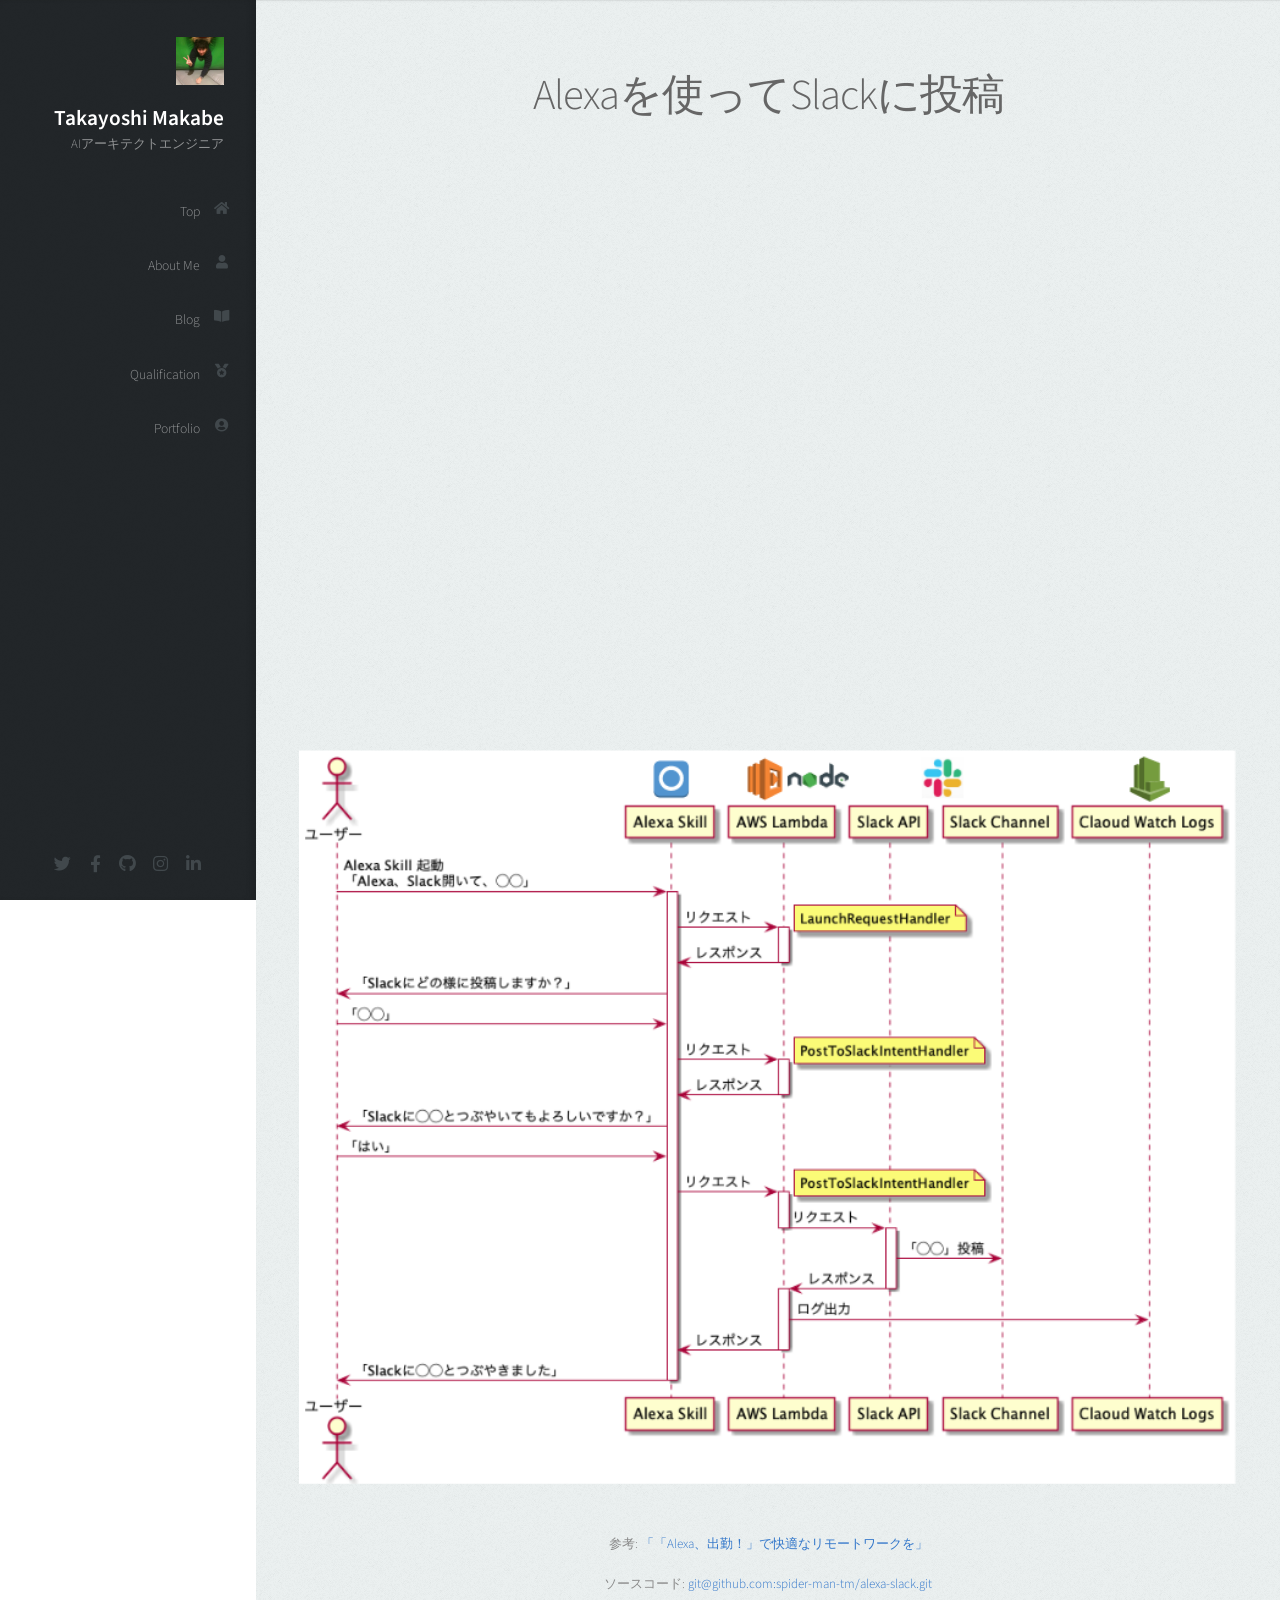
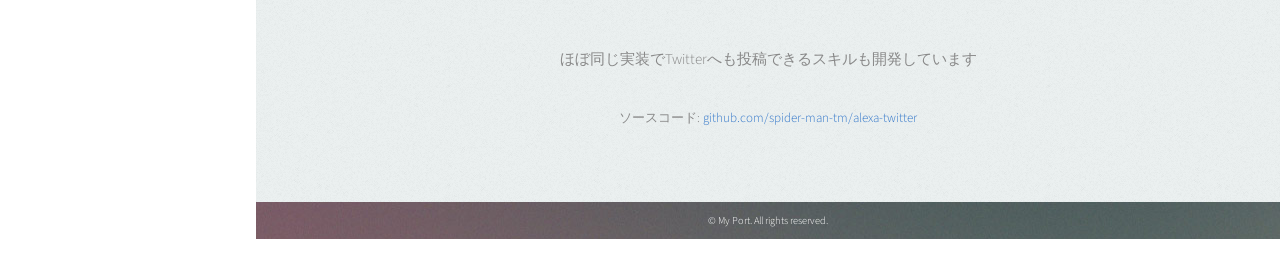
==== commit cec834ea: "[Fix] youtube埋め込みのレスポンシブ対応" ====
--- a/alexa-slack.html
+++ b/alexa-slack.html
@@ -67,13 +67,16 @@
         <header>
           <h2><strong>Alexaを使ってSlackに投稿</strong></h2>
         </header>
+        <div class="youtube">
         <iframe width="560" height="315" src="https://www.youtube.com/embed/XTjN8pIvklc" frameborder="0"
           allow="accelerometer; autoplay; clipboard-write; encrypted-media; gyroscope; picture-in-picture"
           allowfullscreen></iframe>
+        </div>
 
           <br />
+          <div class="image fit">
           <img src="images/alexa-slack/system.png" alt="sequence" >
-
+          </div>
           <br />
           <font size="2">参考:<a href="https://qiita.com/Takayoshi_Makabe/items/8278aedb80014c2da04e" target="_blank">
               「「Alexa、出勤！」で快適なリモートワークを」
--- a/assets/css/main.css
+++ b/assets/css/main.css
@@ -51,7 +51,7 @@
 		border: 1px solid #ccc;
 		line-height: 1.5;
 	}
-	
+
 	table.type01 th {
 		/* width: 300px; */
 		padding: 10px;
@@ -65,7 +65,7 @@
 		padding: 8px;
 		vertical-align: top;
 	}
-	
+
 	tr:nth-child(even) {
 		background: #d9d9d9;
 	}
@@ -1838,6 +1838,19 @@
 				margin: 0 auto;
 				width: auto;
 			}
+
+/* Youtube */
+
+  .youtube {
+    width: 100%;
+    aspect-ratio: 16 / 9;
+  }
+
+  .youtube iframe {
+    width: 100%;
+    height: 100%;
+  }
+
 
 /* List */
 
@@ -3078,4 +3091,4 @@
 		-webkit-object-position: right;
 		-ms-object-position: right;
 		object-position: right;
-	}+	}
